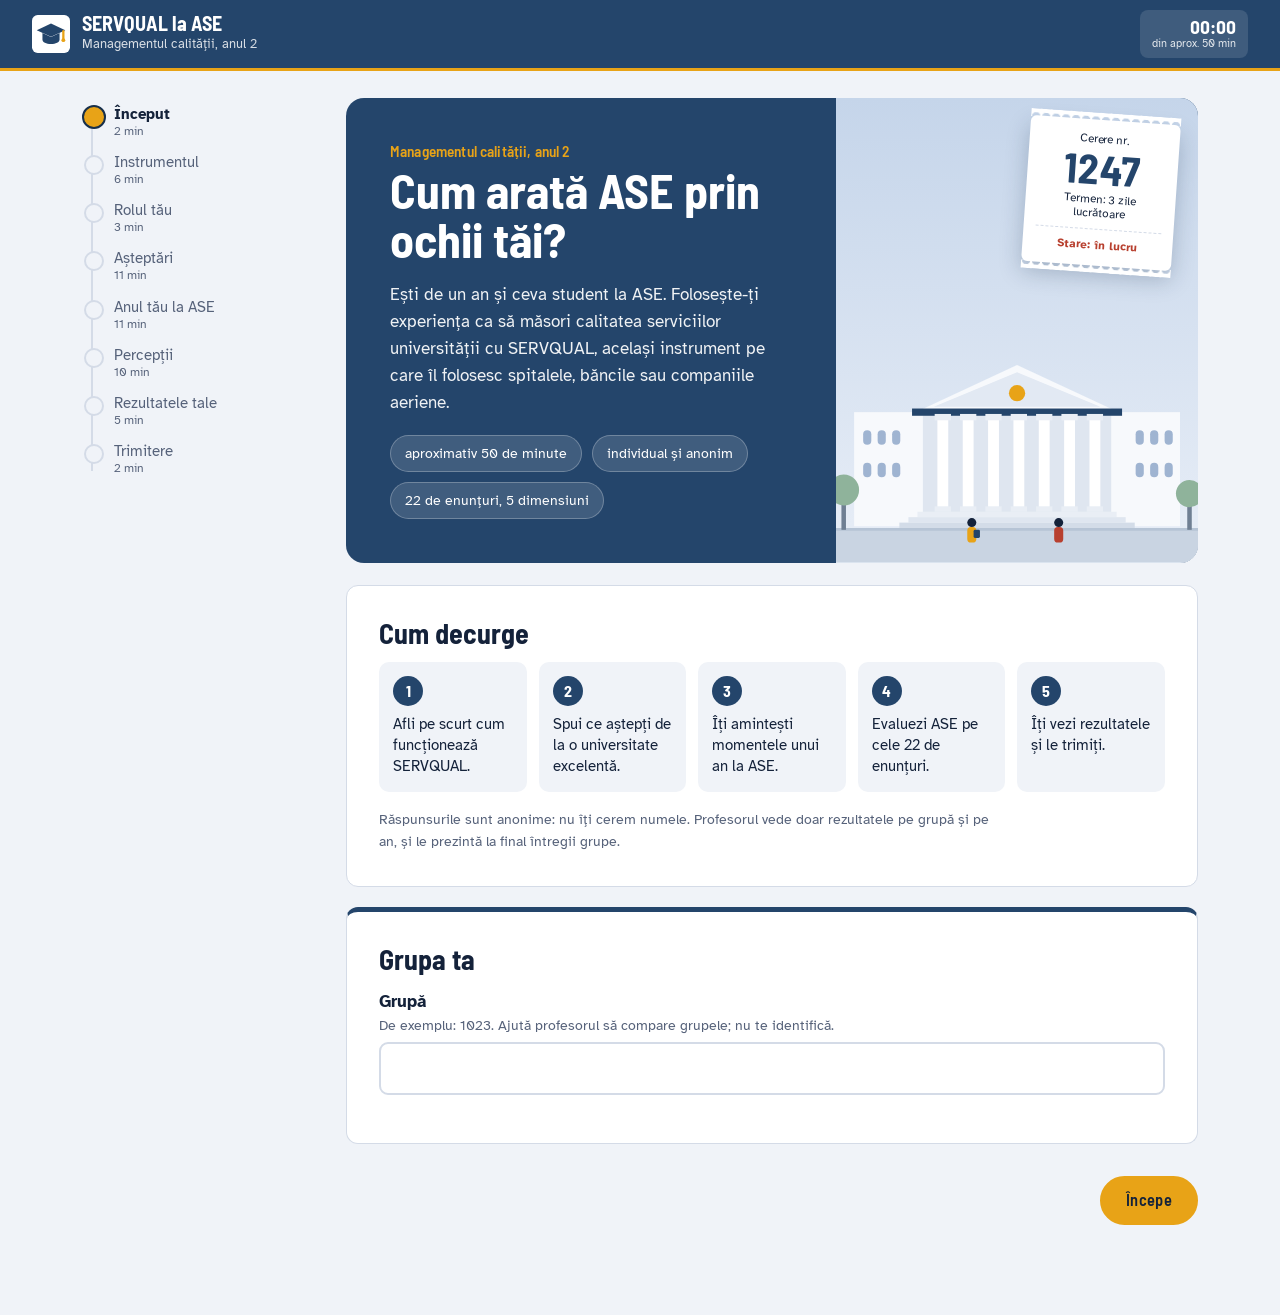
==== index.html @ 3fefd8ba "Add files via upload" ====
<!doctype html>
<html lang="ro">
<head>
<meta charset="utf-8">
<meta name="viewport" content="width=device-width, initial-scale=1">
<title>SERVQUAL la ASE</title>
<meta name="description" content="Evaluarea calității serviciilor ASE de către studenți, cu instrumentul SERVQUAL.">
<link rel="preconnect" href="https://fonts.googleapis.com">
<link rel="stylesheet" href="style.css">
</head>
<body>
<header class="topbar">
  <a class="brand" href="./" aria-label="SERVQUAL la ASE, prima pagină">
    <svg viewBox="0 0 40 40" aria-hidden="true"><rect width="40" height="40" rx="6" fill="#fff"/><path d="M20 9 5 16l15 7 15-7z" fill="#24456b"/><path d="M11 19v7c0 2.5 4 4.5 9 4.5s9-2 9-4.5v-7l-9 4.2z" fill="#24456b"/><path d="M33 17v8" stroke="#e8a317" stroke-width="2.4" stroke-linecap="round"/><circle cx="33" cy="26.5" r="2" fill="#e8a317"/></svg>
    <div><b>SERVQUAL la ASE</b><span>Managementul calității, anul 2</span></div>
  </a>
  <div class="sp"></div>
  <div class="timer" id="timer" aria-live="off">00:00<small>din aprox. 50 min</small></div>
</header>

<div class="shell">
  <nav class="rail" id="rail" aria-label="Etapele studiului de caz"></nav>
  <main class="main" id="app" tabindex="-1">
    <noscript><div class="card">Aplicația are nevoie de JavaScript activat.</div></noscript>
  </main>
</div>

<script src="config.js"></script>
<script src="content.js"></script>
<script src="core.js"></script>
<script src="app.js"></script>
</body>
</html>
---- style.css ----
@import url('https://fonts.googleapis.com/css2?family=Atkinson+Hyperlegible:ital,wght@0,400;0,700;1,400&family=Barlow+Semi+Condensed:wght@500;600;700&display=swap');

/* Direcție vizuală: universitate (albastru academic, chihlimbar) și obiectele unui student:
   cerere înregistrată, legitimație, calendarul anului. */
:root {
  --ink: #14223a;
  --muted: #56627a;
  --paper: #f0f3f8;
  --paper-2: #e3e9f2;
  --card: #ffffff;
  --line: #d4dbe7;
  --sign: #24456b;
  --sign-dark: #172f4b;
  --sign-soft: #e3eaf4;
  --wait: #e8a317;
  --wait-deep: #b97f0a;
  --wait-soft: #fff3cc;
  --alert: #b8402f;
  --alert-soft: #fbe5e0;
  --ok: #2c7a57;
  --ok-soft: #def1e6;
  --head: 'Barlow Semi Condensed', 'Arial Narrow', Arial, sans-serif;
  --body: 'Atkinson Hyperlegible', 'Segoe UI', Arial, sans-serif;
  --r: 12px;
  color-scheme: light;
}

* { box-sizing: border-box; }
html { scroll-behavior: smooth; }
body { margin: 0; background: var(--paper); color: var(--ink); font: 17px/1.6 var(--body); -webkit-text-size-adjust: 100%; }
h1, h2, h3, h4 { font-family: var(--head); line-height: 1.12; margin: 0 0 .45em; }
h1 { font-size: clamp(1.8rem, 4vw, 2.6rem); font-weight: 700; }
h2 { font-size: clamp(1.4rem, 3vw, 1.75rem); font-weight: 700; }
h3 { font-size: 1.22rem; font-weight: 600; }
p { margin: 0 0 1em; max-width: 68ch; }
a { color: var(--sign); }
:focus-visible { outline: 3px solid var(--wait); outline-offset: 2px; }
#app:focus { outline: none; }
code { background: var(--paper-2); padding: 1px 5px; border-radius: 4px; font-size: .9em; }

/* ---------- Bara de sus ---------- */
.topbar { background: var(--sign); color: #fff; display: flex; align-items: center; gap: 14px; padding: 10px clamp(14px, 3vw, 32px); position: sticky; top: 0; z-index: 30; box-shadow: 0 3px 0 var(--wait); }
.brand { display: flex; align-items: center; gap: 12px; text-decoration: none; color: #fff; min-width: 0; }
.brand svg { width: 38px; height: 38px; flex: none; }
.brand b { font: 700 1.25rem/1.05 var(--head); display: block; }
.brand span { font-size: .8rem; opacity: .82; display: block; white-space: nowrap; overflow: hidden; text-overflow: ellipsis; }
.topbar .sp { flex: 1; }
.timer { font: 700 1.2rem/1 var(--head); font-variant-numeric: tabular-nums; text-align: right; background: rgba(255,255,255,.12); padding: 7px 12px; border-radius: 8px; }
.timer small { display: block; font: 400 .7rem/1.3 var(--body); opacity: .85; }

/* ---------- Schelet ---------- */
.shell { display: grid; grid-template-columns: 230px minmax(0, 1fr); gap: 34px; max-width: 1180px; margin: 0 auto; padding: 30px clamp(14px, 3vw, 32px) 90px; }
.rail { position: sticky; top: 88px; align-self: start; }
.rail ol { list-style: none; margin: 0; padding: 0; position: relative; }
.rail ol::before { content: ''; position: absolute; left: 9px; top: 12px; bottom: 12px; width: 2px; background: var(--line); }
.rail li { padding: 7px 0 7px 32px; position: relative; color: var(--muted); font-size: .95rem; line-height: 1.25; }
.rail li::before { content: ''; position: absolute; left: 2px; top: 9px; width: 16px; height: 16px; border-radius: 50%; background: var(--paper); border: 2px solid var(--line); }
.rail li.done { color: var(--ink); }
.rail li.done::before { background: var(--sign); border-color: var(--sign); box-shadow: inset 0 0 0 3px var(--paper); }
.rail li.cur { color: var(--ink); font-weight: 700; }
.rail li.cur::before { background: var(--wait); border-color: var(--sign-dark); width: 20px; height: 20px; left: 0; top: 7px; }
.rail li small { display: block; font-weight: 400; color: var(--muted); font-size: .76rem; }
.rail .who { margin-top: 22px; padding: 12px 14px; background: var(--card); border: 1px solid var(--line); border-radius: 10px; font-size: .88rem; }
.rail .who b { display: block; font: 700 1.05rem/1.2 var(--head); }
.rail .reset { margin-top: 14px; font-size: .82rem; }
.mobile-prog { display: none; }
.main { min-width: 0; }

.card { background: var(--card); border: 1px solid var(--line); border-radius: var(--r); padding: clamp(18px, 3vw, 32px); margin-bottom: 20px; }
.card.signed { border-top: 5px solid var(--sign); }
.kicker { font: 600 .95rem/1.2 var(--head); color: var(--sign); margin-bottom: 6px; letter-spacing: .01em; }
.lead { font-size: 1.1rem; line-height: 1.65; }
.muted { color: var(--muted); }
.small { font-size: .88rem; }

/* ---------- Butoane ---------- */
.btn { font: 600 1.02rem/1 var(--head); letter-spacing: .02em; padding: 14px 24px; border-radius: 999px; border: 2px solid var(--sign); background: #fff; color: var(--sign); cursor: pointer; text-decoration: none; display: inline-block; transition: background .15s, transform .1s; }
.btn:hover { background: var(--sign-soft); }
.btn:active { transform: translateY(1px); }
.btn.primary { background: var(--sign); color: #fff; }
.btn.primary:hover { background: var(--sign-dark); }
.btn.go { background: var(--wait); border-color: var(--wait); color: var(--ink); }
.btn.go:hover { background: #ffc61a; }
.btn.warn { border-color: var(--alert); color: var(--alert); }
.btn[disabled] { opacity: .45; cursor: not-allowed; }
.btn.small { padding: 8px 16px; font-size: .9rem; }
.nav { display: flex; justify-content: space-between; gap: 12px; align-items: center; margin-top: 10px; flex-wrap: wrap; }
.nav .msg { flex-basis: 100%; }
.alertbox, .infobox, .waitbox { padding: 14px 18px; border-radius: 10px; margin: 0 0 16px; }
.alertbox { background: var(--alert-soft); border: 1px solid #efc3ba; }
.alertbox ul { margin: .4em 0 0; padding-left: 1.2em; }
.infobox { background: var(--sign-soft); border: 1px solid #c6d4e6; }
.waitbox { background: var(--wait-soft); border: 1px solid #f1d98a; }

/* ---------- Formulare ---------- */
label.f { display: block; font-weight: 700; margin: 0 0 16px; }
label.f span.h { font-weight: 400; color: var(--muted); font-size: .88rem; display: block; }
input[type=text], input[type=number], select, textarea { font: inherit; width: 100%; padding: 11px 13px; border: 2px solid var(--line); border-radius: 9px; background: #fff; color: var(--ink); margin-top: 5px; }
input[type=text]:focus, select:focus, textarea:focus { border-color: var(--sign); outline: none; box-shadow: 0 0 0 4px var(--sign-soft); }
textarea { min-height: 110px; resize: vertical; }
.row2 { display: grid; grid-template-columns: 1fr 1fr; gap: 14px; }
.counter { font-size: .8rem; color: var(--muted); text-align: right; font-weight: 400; margin-top: 3px; }
.counter.ok { color: var(--ok); }
.checks { display: grid; grid-template-columns: repeat(auto-fill, minmax(220px, 1fr)); gap: 8px; margin: 8px 0 18px; }
.checks label { display: flex; align-items: center; gap: 10px; border: 2px solid var(--line); padding: 10px 12px; border-radius: 9px; cursor: pointer; background: #fff; font-weight: 400; }
.checks input { width: 18px; height: 18px; accent-color: var(--sign); }
.checks label:has(input:checked) { border-color: var(--sign); background: var(--sign-soft); font-weight: 700; }

/* ---------- Coperta ---------- */
.cover { background: var(--sign); color: #fff; border-radius: 18px; overflow: hidden; display: grid; grid-template-columns: minmax(0, 1.15fr) minmax(0, .85fr); margin-bottom: 22px; position: relative; }
.cover .txt { padding: clamp(24px, 4vw, 44px); }
.cover h1 { color: #fff; font-size: clamp(2rem, 4.6vw, 3rem); line-height: 1.02; margin-bottom: .35em; }
.cover p { opacity: .93; }
.cover .kicker { color: var(--wait); }
.cover .art { position: relative; background: linear-gradient(180deg, #c5d5ea 0%, #e8eef7 100%); min-height: 280px; }
.cover .art svg { position: absolute; left: 0; right: 0; bottom: 0; width: 100%; height: auto; }
.meta { display: flex; flex-wrap: wrap; gap: 10px; margin-top: 18px; }
.meta span { background: rgba(255,255,255,.13); border: 1px solid rgba(255,255,255,.25); border-radius: 999px; padding: 6px 14px; font-size: .9rem; }

/* Bonul de ordine */
.ticket { position: absolute; right: 22px; top: 22px; width: 150px; background: #fff; color: var(--ink); border-radius: 6px; padding: 12px 12px 14px; text-align: center; transform: rotate(4deg); box-shadow: 0 10px 22px rgba(23,47,75,.25); font-size: .72rem; line-height: 1.25; }
.ticket::before, .ticket::after { content: ''; position: absolute; left: 0; right: 0; height: 8px; background: radial-gradient(circle at 5px 0, transparent 4px, #fff 4.5px) 0 0 / 10px 8px repeat-x; }
.ticket::before { top: -7px; transform: rotate(180deg); }
.ticket::after { bottom: -7px; }
.ticket b { display: block; font: 700 2.6rem/1 var(--head); color: var(--sign); letter-spacing: .02em; margin: 2px 0; }
.ticket .now { display: block; margin-top: 8px; padding-top: 8px; border-top: 1px dashed var(--line); color: var(--alert); font-weight: 700; }

.howto { list-style: none; padding: 0; margin: 0 0 1em; display: grid; grid-template-columns: repeat(auto-fit, minmax(128px, 1fr)); gap: 12px; counter-reset: h; }
.howto li { counter-increment: h; background: var(--paper); border-radius: 10px; padding: 14px; font-size: .95rem; line-height: 1.4; }
.howto li::before { content: counter(h); display: grid; place-items: center; width: 30px; height: 30px; border-radius: 50%; background: var(--sign); color: #fff; font: 700 1rem/1 var(--head); margin-bottom: 8px; }

/* ---------- Spitalul ---------- */
.hero { background: var(--sign); color: #fff; border-radius: 18px; padding: clamp(22px, 4vw, 40px); margin-bottom: 20px; position: relative; overflow: hidden; }
.hero::after { content: ''; position: absolute; right: -40px; top: -40px; width: 220px; height: 220px; background: radial-gradient(circle, rgba(255,255,255,.09) 0 60%, transparent 61%); }
.hero .cross { position: absolute; right: 34px; top: 30px; width: 72px; height: 72px; opacity: .9; }
.hero h1 { color: #fff; margin-bottom: .25em; max-width: 18ch; }
.hero p { margin: 0; opacity: .93; max-width: 60ch; }
.hero .kicker { color: var(--wait); }
.hero .motto { font: 600 1.3rem/1.3 var(--head); margin-top: 18px; padding-top: 16px; border-top: 1px solid rgba(255,255,255,.3); }
.stats { display: grid; grid-template-columns: repeat(auto-fit, minmax(150px, 1fr)); gap: 12px; margin-bottom: 20px; }
.stat { padding: 16px 18px; background: var(--card); border: 1px solid var(--line); border-radius: var(--r); }
.stat b { font: 700 2rem/1 var(--head); color: var(--sign); display: block; font-variant-numeric: tabular-nums; }
.stat span { font-size: .85rem; color: var(--muted); display: block; margin-top: 4px; line-height: 1.3; }
.values { display: grid; grid-template-columns: repeat(auto-fit, minmax(210px, 1fr)); gap: 14px; }
.values div { border-left: 4px solid var(--wait); padding: 2px 0 2px 14px; font-size: .95rem; }
.values b { font-family: var(--head); font-size: 1.12rem; display: block; }
.chips { display: flex; flex-wrap: wrap; gap: 8px; padding: 0; list-style: none; margin: 0; }
.chips li { background: var(--sign-soft); color: var(--sign-dark); border-radius: 999px; padding: 6px 14px; font-size: .9rem; }
/* Cartea promisiunilor: arată ca un panou afișat la intrare */
.board { background: #fffdf5; border: 1px solid #ecdca5; border-radius: var(--r); padding: clamp(18px, 3vw, 30px); margin-bottom: 20px; position: relative; }
.board::before, .board::after { content: ''; position: absolute; top: 12px; width: 12px; height: 12px; border-radius: 50%; background: #d9c37a; box-shadow: inset 0 -2px 0 rgba(0,0,0,.15); }
.board::before { left: 14px; } .board::after { right: 14px; }
.charta { list-style: none; padding: 0; margin: 0; counter-reset: p; }
.charta li { counter-increment: p; display: grid; grid-template-columns: 34px 1fr; gap: 12px; padding: 10px 0; border-bottom: 1px dashed #e6d9ac; align-items: start; }
.charta li::before { content: counter(p); font: 700 1rem/30px var(--head); text-align: center; width: 30px; height: 30px; border-radius: 50%; background: var(--wait); color: var(--ink); }
.charta li:last-child { border-bottom: 0; }

/* ---------- Brățara pacientului ---------- */
.band { display: grid; grid-template-columns: 26px minmax(0, 1fr) auto 26px; align-items: stretch; margin: 6px 0 22px; filter: drop-shadow(0 6px 12px rgba(23,47,75,.12)); }
.band .end { background: var(--sign-soft); border: 2px solid #b9d8d3; }
.band .end.l { border-radius: 14px 0 0 14px; border-right: 0; }
.band .end.r { border-radius: 0 14px 14px 0; border-left: 0; background: var(--sign-soft) radial-gradient(circle at 50% 50%, #fff 0 4px, #9cc6bf 4.5px 6px, transparent 6.5px); }
.band .face { background: #fff; border-top: 2px solid #b9d8d3; border-bottom: 2px solid #b9d8d3; padding: 14px 18px; display: grid; grid-template-columns: 64px minmax(0, 1fr); gap: 16px; align-items: center; }
.band .code { background: #fff; border-top: 2px solid #b9d8d3; border-bottom: 2px solid #b9d8d3; padding: 12px 16px; display: flex; flex-direction: column; justify-content: center; align-items: center; gap: 4px; border-left: 1px dashed var(--line); }
.barcode { width: 92px; height: 40px; background: repeating-linear-gradient(90deg, var(--ink) 0 2px, transparent 2px 4px, var(--ink) 4px 5px, transparent 5px 8px, var(--ink) 8px 11px, transparent 11px 12px); }
.band .code small { font: 600 .72rem/1 var(--head); letter-spacing: .12em; color: var(--muted); }
.avatar { width: 64px; height: 64px; border-radius: 50%; background: var(--sign); display: grid; place-items: center; font: 700 1.5rem/1 var(--head); color: #fff; }
.band h1 { font-size: clamp(1.5rem, 3.4vw, 2.1rem); margin: 0 0 4px; }
.band .facts { display: flex; flex-wrap: wrap; gap: 4px 16px; font-size: .9rem; color: var(--muted); }
.band .facts b { color: var(--ink); }
.situatie { font-size: 1.12rem; line-height: 1.7; }
.thought { display: grid; grid-template-columns: 40px 1fr; gap: 14px; align-items: start; background: var(--wait-soft); border-radius: var(--r); padding: 16px 18px; margin-top: 8px; }
.thought svg { width: 40px; height: 40px; }

/* ---------- Scala Likert ---------- */
.dimhead { display: flex; justify-content: space-between; align-items: flex-end; gap: 16px; flex-wrap: wrap; margin-bottom: 4px; }
.dimdots { display: flex; gap: 6px; }
.dimdots i { width: 28px; height: 6px; border-radius: 3px; background: var(--line); }
.dimdots i.on { background: var(--sign); }
.dimdots i.cur { background: var(--wait); }
.modepill { display: inline-flex; align-items: center; gap: 8px; border-radius: 999px; padding: 6px 14px; font: 600 .92rem/1.2 var(--head); margin: 6px 0 14px; }
.modepill.a { background: var(--wait-soft); color: #6d5000; }
.modepill.p { background: var(--sign-soft); color: var(--sign-dark); }
.scalehint { display: grid; grid-template-columns: repeat(5, 56px); gap: 8px; font-size: .74rem; color: var(--muted); margin: 6px 0 2px; line-height: 1.15; }
.scalehint span:last-child { text-align: right; grid-column: 4 / 6; }
.scalehint span:first-child { grid-column: 1 / 3; }
.item { border: 0; padding: 16px 14px; margin: 0 -14px; border-radius: 10px; }
.item + .item { border-top: 1px solid var(--line); border-radius: 0; }
.item.miss { background: var(--alert-soft); border-radius: 10px; box-shadow: inset 4px 0 0 var(--alert); }
.item legend { padding: 0; display: block; margin-bottom: 10px; float: left; width: 100%; line-height: 1.5; }
.item legend .n { display: inline-grid; place-items: center; min-width: 30px; height: 26px; padding: 0 6px; margin-right: 8px; border-radius: 6px; background: var(--paper); font: 700 .95rem/1 var(--head); color: var(--sign); }
.scale { display: flex; gap: 8px; clear: both; flex-wrap: wrap; }
.scale label { position: relative; }
.scale input { position: absolute; opacity: 0; inset: 0; width: 100%; height: 100%; margin: 0; cursor: pointer; }
.scale span { display: grid; place-items: center; width: 56px; height: 46px; border: 2px solid var(--line); border-radius: 10px; background: #fff; font: 700 1.2rem/1 var(--head); color: var(--muted); transition: background .12s, border-color .12s; }
.scale input:hover + span { border-color: var(--sign); color: var(--sign); }
.scale input:checked + span { background: var(--sign); border-color: var(--sign); color: #fff; }
.scale input:focus-visible + span { outline: 3px solid var(--wait); outline-offset: 2px; }
.scale.nps { gap: 5px; }
.scale.nps span { width: 44px; height: 42px; font-size: 1.05rem; }
.progress-line { font-size: .88rem; color: var(--muted); margin: 0; }
.miss:not(.item) { outline: 3px solid var(--alert); outline-offset: 4px; border-radius: 6px; }

/* ---------- Importanță ---------- */
.imp { display: grid; grid-template-columns: minmax(0, 1fr) 80px; gap: 4px 18px; align-items: center; padding: 14px 0; border-bottom: 1px solid var(--line); }
.imp b { font-family: var(--head); font-size: 1.15rem; }
.imp input[type=range] { width: 100%; accent-color: var(--sign); grid-column: 1 / 2; height: 28px; }
.imp .val { font: 700 1.8rem/1 var(--head); text-align: right; grid-row: 1 / 4; grid-column: 2; color: var(--sign); font-variant-numeric: tabular-nums; }
.imp .d { color: var(--muted); font-size: .86rem; grid-column: 1; }
.imp-total { font: 700 1.25rem/1 var(--head); padding: 16px 18px; margin-top: 16px; border-radius: 10px; background: var(--alert-soft); color: var(--alert); }
.imp-total.ok { color: var(--ok); background: var(--ok-soft); }
.impbar { display: flex; height: 14px; border-radius: 7px; overflow: hidden; background: var(--paper-2); margin-top: 10px; }
.impbar i { display: block; height: 100%; border-right: 2px solid #fff; }

/* ---------- Parcursul ---------- */
.journey { display: flex; gap: 0; margin: 0 0 18px; }
.journey span { flex: 1; text-align: center; font: 600 .78rem/1.2 var(--head); color: var(--muted); position: relative; padding-top: 22px; }
.journey span::before { content: ''; position: absolute; top: 4px; left: 50%; width: 14px; height: 14px; margin-left: -7px; border-radius: 50%; background: var(--paper); border: 2px solid var(--line); z-index: 1; }
.journey span::after { content: ''; position: absolute; top: 10px; left: -50%; right: 50%; height: 2px; background: var(--line); }
.journey span:first-child::after { display: none; }
.journey span.done::before { background: var(--sign); border-color: var(--sign); }
.journey span.done::after, .journey span.cur::after { background: var(--sign); }
.journey span.cur { color: var(--ink); }
.journey span.cur::before { background: var(--wait); border-color: var(--sign-dark); width: 18px; height: 18px; margin-left: -9px; top: 2px; }
.moment .mhead { display: flex; gap: 14px; align-items: center; flex-wrap: wrap; margin-bottom: 6px; }
.ora { display: inline-flex; align-items: center; gap: 8px; font: 700 1.15rem/1 var(--head); background: var(--ink); color: #fff; padding: 8px 12px; border-radius: 8px; font-variant-numeric: tabular-nums; }
.ora svg { width: 16px; height: 16px; }
.moment .lead { margin-top: 14px; }
.waitstrip { display: grid; grid-template-columns: auto minmax(0, 1fr); gap: 16px; align-items: center; background: var(--paper); border-radius: 10px; padding: 14px 16px; margin: 16px 0; }
.waitstrip .big { font: 700 1.6rem/1 var(--head); font-variant-numeric: tabular-nums; }
.waitstrip .big small { display: block; font: 400 .74rem/1.3 var(--body); color: var(--muted); }
.mini-bar { display: flex; height: 14px; border-radius: 7px; overflow: hidden; background: var(--line); }
.seg.w, .legend-w { background: repeating-linear-gradient(-45deg, var(--wait) 0 7px, var(--wait-deep) 7px 9px); }
.seg.s, .legend-s { background: var(--sign); }
.promis { display: grid; grid-template-columns: 34px 1fr; gap: 12px; align-items: start; background: #fffdf5; border: 1px solid #ecdca5; padding: 12px 16px; margin: 0 0 16px; font-size: .95rem; border-radius: 10px; }
.promis .pin { width: 30px; height: 30px; border-radius: 50%; background: var(--wait); display: grid; place-items: center; font: 700 1rem/1 var(--head); }
.promis b { font-family: var(--head); display: block; font-size: 1rem; }
.rating { display: grid; grid-template-columns: repeat(5, minmax(0, 1fr)); gap: 8px; margin: 10px 0 4px; }
.rating label { position: relative; }
.rating input { position: absolute; opacity: 0; inset: 0; width: 100%; height: 100%; margin: 0; cursor: pointer; z-index: 1; }
.rating span { display: flex; flex-direction: column; align-items: center; gap: 4px; text-align: center; border: 2px solid var(--line); border-radius: 12px; padding: 10px 4px 8px; font-size: .8rem; background: #fff; line-height: 1.15; transition: background .12s, border-color .12s; }
.rating svg { width: 34px; height: 34px; }
.rating input:hover + span { border-color: var(--sign); }
.rating input:checked + span { background: var(--sign); border-color: var(--sign); color: #fff; }
.rating input:focus-visible + span { outline: 3px solid var(--wait); outline-offset: 2px; }

.fisa { margin: 8px 0 18px; }
.fisa .track { display: flex; height: 44px; border-radius: 10px; overflow: hidden; background: #fff; border: 1px solid var(--line); }
.fisa .track > div { height: 100%; min-width: 3px; }
.fisa .track > div + div { border-left: 2px solid #fff; }
.split { display: grid; grid-template-columns: 1fr 1fr; gap: 12px; margin: 16px 0; }
.split div { border-radius: 10px; padding: 14px 16px; }
.split .w { background: var(--wait-soft); }
.split .s { background: var(--sign-soft); }
.split b { font: 700 2rem/1 var(--head); display: block; font-variant-numeric: tabular-nums; }
.split span { font-size: .88rem; color: var(--muted); }
.rchip { display: inline-grid; place-items: center; width: 30px; height: 26px; border-radius: 6px; font: 700 .95rem/1 var(--head); }
.lg { font-size: .85rem; display: inline-flex; align-items: center; gap: 6px; margin-right: 16px; }
.lg::before { content: ''; display: inline-block; width: 22px; height: 12px; border-radius: 3px; }
.lg.legend-w::before { background: repeating-linear-gradient(-45deg, var(--wait) 0 7px, var(--wait-deep) 7px 9px); }
.lg.legend-s::before { background: var(--sign); }
.lg.a::before { background: var(--wait); }
.lg.p::before { background: var(--sign); }
.lg.legend-w, .lg.legend-s { background: none; }

/* ---------- Rezultate ---------- */
.res-grid { display: grid; grid-template-columns: minmax(0, 1fr) minmax(0, 1fr); gap: 28px; align-items: center; }
.bignum { font: 700 clamp(3.2rem, 8vw, 4.6rem)/1 var(--head); font-variant-numeric: tabular-nums; margin: 4px 0 10px; }
.bignum.neg { color: var(--alert); }
.bignum.pos { color: var(--ok); }
.gauge { margin: 14px 0 18px; }
.gauge .bar { position: relative; height: 14px; border-radius: 7px; background: linear-gradient(90deg, #d9725f 0 37.5%, #f0b27a 37.5% 43.75%, #f4d77a 43.75% 50%, #8cc7a7 50% 100%); }
.gauge .mk { position: absolute; top: -7px; width: 4px; height: 28px; margin-left: -2px; background: var(--ink); border-radius: 2px; }
.gauge .mk::after { content: ''; position: absolute; top: -6px; left: -4px; border: 6px solid transparent; border-top-color: var(--ink); }
.gauge .ticks { display: flex; justify-content: space-between; font-size: .72rem; color: var(--muted); margin-top: 6px; font-variant-numeric: tabular-nums; }
.tag { display: inline-block; font: 600 .85rem/1 var(--head); padding: 6px 10px; border-radius: 999px; letter-spacing: .02em; white-space: nowrap; }
.tag.ok { background: var(--ok-soft); color: var(--ok); }
.tag.low { background: var(--sign-soft); color: var(--sign-dark); }
.tag.mid { background: var(--wait-soft); color: #6d5000; }
.tag.high { background: var(--alert-soft); color: var(--alert); }
.gaplist { list-style: none; padding: 0; margin: 0; }
.gaplist li { display: grid; grid-template-columns: 56px 1fr; gap: 14px; padding: 12px 0; border-bottom: 1px solid var(--line); align-items: start; }
.gaplist li:last-child { border-bottom: 0; }
.gaplist .g { font: 700 1.3rem/1 var(--head); text-align: center; padding: 8px 0; border-radius: 8px; font-variant-numeric: tabular-nums; }
.gaplist .g.neg { background: var(--alert-soft); color: var(--alert); }
.gaplist .g.pos { background: var(--ok-soft); color: var(--ok); }
table.tbl { width: 100%; border-collapse: collapse; font-size: .95rem; }
table.tbl th, table.tbl td { text-align: left; padding: 10px; border-bottom: 1px solid var(--line); vertical-align: top; }
table.tbl th { font: 600 .9rem/1.2 var(--head); background: var(--paper); }
table.tbl thead th:first-child { border-radius: 8px 0 0 8px; }
table.tbl thead th:last-child { border-radius: 0 8px 8px 0; }
table.tbl td.num, table.tbl th.num { text-align: right; font-variant-numeric: tabular-nums; }
.tblwrap { overflow-x: auto; }

/* ---------- Grafice ---------- */
.chart { width: 100%; height: auto; display: block; font-family: var(--body); }
.chart.radar { max-width: 480px; margin: 0 auto; }
.empty p { margin: 0 auto; }
.chart .ring { fill: none; stroke: var(--line); stroke-width: 1; }
.chart .spoke, .chart .grid { stroke: var(--line); stroke-width: 1; }
.chart .zero { stroke: var(--ink); stroke-width: 1.5; }
.chart .tick { font-size: 10px; fill: var(--muted); }
.chart .axis { font-size: 12.5px; fill: var(--ink); font-weight: 700; }
.chart .lab { font-size: 12px; fill: var(--ink); }
.chart .val { font-size: 12px; fill: var(--ink); font-weight: 700; font-variant-numeric: tabular-nums; }
.chart .ser { fill-opacity: .18; stroke-width: 2.5; stroke-linejoin: round; }
.chart .ser.a { fill: var(--wait); stroke: var(--wait-deep); }
.chart .ser.p { fill: var(--sign); stroke: var(--sign); }
.chart .dot.a { fill: var(--wait-deep); } .chart .dot.p { fill: var(--sign); }
.chart .bar.neg { fill: var(--alert); }
.chart .bar.pos { fill: var(--ok); }
.chart .bar.hl { stroke: var(--ink); stroke-width: 2; }
.chart .frame { fill: none; stroke: var(--ink); stroke-width: 1.2; }
.chart .q-hot { fill: var(--alert-soft); }
.chart .qlab { font-size: 11px; fill: var(--muted); font-weight: 700; }
.chart .pt { fill: var(--sign); fill-opacity: .9; stroke: #fff; stroke-width: 2; }
.chart .ptl { font-size: 12px; fill: var(--ink); font-weight: 700; }
.legend { text-align: center; margin-top: 6px; }
.hist { display: flex; gap: 10px; align-items: flex-end; height: 170px; padding-top: 12px; }
.hist .hcol { flex: 1; text-align: center; display: flex; flex-direction: column; justify-content: flex-end; }
.hist .hbar { background: var(--sign); border-radius: 6px 6px 0 0; min-height: 2px; }
.hist .hn { font: 700 1rem/1.4 var(--head); }
.hist .hl { font-size: .72rem; color: var(--muted); line-height: 1.2; padding-top: 4px; }

/* ---------- Propuneri ---------- */
.prop { border: 1px solid var(--line); border-radius: var(--r); padding: 20px; margin-bottom: 16px; background: #fff; }
.prop.miss { border-color: var(--alert); box-shadow: inset 4px 0 0 var(--alert); }
.prop h3 { display: flex; gap: 10px; align-items: center; }
.prop h3 .num { display: grid; place-items: center; width: 32px; height: 32px; border-radius: 50%; background: var(--sign); color: #fff; font-size: 1rem; }
.prop h3 em { font-style: normal; font: 600 .78rem/1 var(--head); padding: 4px 9px; border-radius: 999px; background: var(--paper); color: var(--muted); }

/* ---------- Trimitere ---------- */
.done-card { text-align: center; padding: 34px 20px; }
.done-card svg { width: 76px; height: 76px; margin-bottom: 8px; }

/* ---------- Zona profesorului ---------- */
.tnav { position: sticky; top: 61px; z-index: 20; background: var(--paper); border-bottom: 1px solid var(--line); padding: 10px clamp(14px, 3vw, 32px); display: flex; flex-wrap: wrap; gap: 6px; }
.tnav button { font: 600 .95rem/1 var(--head); padding: 10px 14px; border-radius: 999px; color: var(--sign-dark); background: #fff; border: 1px solid var(--line); cursor: pointer; white-space: nowrap; }
.tnav button:hover { background: var(--sign-soft); }
.tnav button[aria-selected=true] { background: var(--sign); color: #fff; border-color: var(--sign); }
.tnav .sp { display: none; }
.tnav .pres { margin-left: auto; background: var(--wait); border-color: var(--wait); color: var(--ink); }
.twrap { max-width: 1240px; margin: 0 auto; padding: 24px clamp(14px, 3vw, 32px) 80px; }
.tsec { margin-bottom: 38px; }
.tsec[hidden] { display: none; }
.tsec > h2 { margin-bottom: .6em; }
.kpis { display: grid; grid-template-columns: repeat(auto-fit, minmax(170px, 1fr)); gap: 12px; margin-bottom: 20px; }
.kpi { background: #fff; border: 1px solid var(--line); padding: 16px 18px; border-radius: var(--r); position: relative; overflow: hidden; }
.kpi::before { content: ''; position: absolute; left: 0; top: 0; bottom: 0; width: 5px; background: var(--sign); }
.kpi b { font: 700 2.3rem/1 var(--head); display: block; font-variant-numeric: tabular-nums; margin-bottom: 4px; }
.kpi span { font-size: .85rem; color: var(--muted); }
.kpi.neg::before { background: var(--alert); } .kpi.neg b { color: var(--alert); }
.kpi.pos::before { background: var(--ok); } .kpi.pos b { color: var(--ok); }
.grid2 { display: grid; grid-template-columns: minmax(0, 1fr) minmax(0, 1fr); gap: 20px; align-items: start; }
.toolbar { display: flex; flex-wrap: wrap; gap: 12px; align-items: end; margin-bottom: 18px; }
.toolbar label.f { margin: 0; min-width: 200px; }
.finding { background: #fff; padding: 14px 18px 14px 22px; margin: 0 0 10px; border-radius: 10px; border: 1px solid var(--line); position: relative; }
.finding::before { content: ''; position: absolute; left: 0; top: 10px; bottom: 10px; width: 4px; border-radius: 2px; background: var(--sign); }
.finding.hot::before { background: var(--alert); }
.finding.good::before { background: var(--ok); }
.finding b { font-family: var(--head); font-size: 1.05rem; }
.action { display: grid; grid-template-columns: 62px 1fr; gap: 16px; padding: 14px 0; border-bottom: 1px solid var(--line); }
.action:last-child { border-bottom: 0; }
.action .gv { font: 700 1.3rem/1 var(--head); text-align: center; align-self: start; padding: 10px 0; border-radius: 8px; background: var(--alert-soft); font-variant-numeric: tabular-nums; }
.action .gv.neg { color: var(--alert); }
.badge { display: inline-block; font: 600 .78rem/1 var(--head); padding: 5px 9px; border-radius: 999px; background: var(--sign-soft); color: var(--sign-dark); margin: 0 4px 4px 0; }
.badge.w { background: var(--wait-soft); color: #6d5000; }
.badge.r { background: var(--alert-soft); color: var(--alert); }
.cards { display: grid; grid-template-columns: repeat(auto-fill, minmax(300px, 1fr)); gap: 14px; }
.pcard { background: #fff; border: 1px solid var(--line); border-radius: var(--r); padding: 16px; font-size: .95rem; }
.pcard dl { margin: 10px 0 0; display: grid; grid-template-columns: auto 1fr; gap: 3px 10px; font-size: .86rem; }
.pcard dt { color: var(--muted); }
.pcard dd { margin: 0; }
.cheie { background: #fff; border: 1px solid var(--line); border-radius: var(--r); padding: 16px 20px; margin-bottom: 14px; }
.cheie ul { margin: .4em 0 0; padding-left: 1.2em; }
.debate { list-style: none; padding: 0; margin: 0; counter-reset: q; display: grid; gap: 12px; }
.debate li { counter-increment: q; background: #fff; border: 1px solid var(--line); border-radius: var(--r); padding: 16px 18px 16px 64px; position: relative; }
.debate li::before { content: counter(q); position: absolute; left: 18px; top: 16px; width: 32px; height: 32px; border-radius: 50%; background: var(--wait); display: grid; place-items: center; font: 700 1.05rem/1 var(--head); }
.debate b { display: block; font-size: 1.05rem; margin-bottom: 4px; }
details.rowd { background: #fff; border: 1px solid var(--line); border-radius: 10px; margin-bottom: 8px; overflow: hidden; }
details.rowd summary { cursor: pointer; padding: 12px 16px; display: grid; grid-template-columns: minmax(160px, 1.4fr) 120px minmax(120px, 1fr) 70px 70px 70px; gap: 10px; align-items: center; font-size: .95rem; list-style: none; }
details.rowd summary::-webkit-details-marker { display: none; }
details.rowd[open] summary { background: var(--sign-soft); }
details.rowd .inner { padding: 16px; border-top: 1px solid var(--line); }
.rowhead { display: grid; grid-template-columns: minmax(160px, 1.4fr) 120px minmax(120px, 1fr) 70px 70px 70px; gap: 10px; padding: 0 17px 8px; font: 600 .85rem/1.2 var(--head); color: var(--muted); }
.drop { border: 2px dashed var(--line); border-radius: var(--r); padding: 26px; text-align: center; background: var(--paper); }
.drop.over { border-color: var(--sign); background: var(--sign-soft); }
.status { font-size: .92rem; margin: 10px 0 0; }
.empty { text-align: center; padding: 56px 20px; }
.connect-mini { display: flex; justify-content: space-between; align-items: center; gap: 12px; flex-wrap: wrap; }

/* Modul de prezentare: text mai mare, fără panoul de încărcare, pentru proiector */
body.present { font-size: 20px; }
body.present #connect { display: none; }
body.present .twrap { max-width: 1400px; }
body.present .kpi b { font-size: 3rem; }
body.present .chart .axis { font-size: 14px; }
body.present .chart .lab, body.present .chart .val { font-size: 13.5px; }

@media (max-width: 880px) {
  .shell { grid-template-columns: 1fr; padding-top: 14px; gap: 0; }
  .rail { display: none; }
  .mobile-prog { display: block; position: sticky; top: 61px; z-index: 10; background: var(--paper); padding: 10px 0; }
  .mobile-prog .bar { height: 8px; background: var(--line); border-radius: 4px; overflow: hidden; }
  .mobile-prog .bar i { display: block; height: 100%; background: var(--sign); border-radius: 4px; }
  .mobile-prog p { margin: 5px 0 0; font-size: .85rem; color: var(--muted); }
  .res-grid, .grid2, .row2, .split { grid-template-columns: 1fr; }
  .cover { grid-template-columns: 1fr; }
  .cover .art { min-height: 200px; order: -1; }
  .ticket { width: 120px; right: 14px; top: 14px; }
  .ticket b { font-size: 2rem; }
  .band { grid-template-columns: 14px minmax(0, 1fr) 14px; }
  .band .code { display: none; }
  .band .face { grid-template-columns: 1fr; padding: 14px; }
  .avatar { width: 52px; height: 52px; font-size: 1.2rem; }
  .hero .cross { width: 44px; height: 44px; right: 18px; top: 18px; }
  .rating span { font-size: .68rem; padding: 8px 2px 6px; }
  .rating svg { width: 28px; height: 28px; }
  .journey span { font-size: 0; }
  details.rowd summary, .rowhead { grid-template-columns: 1fr 1fr; }
  .rowhead { display: none; }
  .tnav { flex-wrap: nowrap; overflow-x: auto; }
  .brand span { display: none; }
  .scale span { width: 52px; }
  .scale.nps span { width: 40px; }
  .scalehint { grid-template-columns: repeat(5, 52px); }
}
@media (max-width: 380px) {
  .scale span { width: 46px; height: 44px; }
  .scale { gap: 6px; }
  .scalehint { grid-template-columns: repeat(5, 46px); gap: 6px; }
}
@media print {
  .topbar, .rail, .mobile-prog, .nav, .tnav, .toolbar, .btn, .noprint { display: none !important; }
  body { background: #fff; font-size: 12pt; }
  .shell, .twrap { display: block; padding: 0; max-width: none; }
  .tsec[hidden] { display: block; }
  .card, .kpi, .finding, .cheie, .pcard { break-inside: avoid; border-color: #999; }
}
@media (prefers-reduced-motion: reduce) { html { scroll-behavior: auto; } * { animation: none !important; transition: none !important; } }

/* Panoul de încărcare restrâns după ce există date */
#connect .mini { display: none; }
#connect.loaded .mini { display: flex; }
#connect.loaded .full { display: none; }
#connect.loaded { padding: 14px 22px; border-top-width: 1px; }

/* Trimiterea prin cod */
.sendsteps { list-style: none; padding: 0; margin: 16px 0 0; counter-reset: st; display: grid; gap: 14px; }
.sendsteps li { counter-increment: st; position: relative; padding: 16px 18px 18px 62px; background: var(--paper); border-radius: var(--r); }
.sendsteps li::before { content: counter(st); position: absolute; left: 16px; top: 15px; width: 32px; height: 32px; border-radius: 50%; background: var(--sign); color: #fff; display: grid; place-items: center; font: 700 1.05rem/1 var(--head); }
.sendsteps .btn { margin-top: 10px; }
.codebox { font: 600 .9rem/1.45 ui-monospace, 'Cascadia Mono', Consolas, monospace; word-break: break-all; background: #fff; border: 2px dashed var(--sign) !important; margin: 10px 0 0; min-height: 0; resize: none; color: var(--sign-dark); }
.copied { color: var(--ok); font-weight: 700; margin-left: 8px; }

/* Concluzii pentru clasă */
.cc-hero { display: grid; grid-template-columns: minmax(0, 1fr) minmax(0, 1fr); gap: 28px; align-items: center; }
.cc-hero .lead { font-size: 1.2rem; }
.cc-grid { display: grid; grid-template-columns: minmax(0, 1fr) minmax(0, 1fr); gap: 20px; align-items: start; }
.cc-card { background: #fff; border: 1px solid var(--line); border-radius: var(--r); padding: clamp(18px, 3vw, 28px); margin-bottom: 20px; }
.cc-card h3 { font-size: 1.4rem; display: flex; align-items: center; gap: 10px; }
.cc-card h3 i { width: 14px; height: 14px; border-radius: 50%; flex: none; }
.cc-card.bad h3 i { background: var(--alert); }
.cc-card.good h3 i { background: var(--ok); }
.cc-card.info h3 i { background: var(--wait); }
.cc-card.do h3 i { background: var(--sign); }
.cc-lesson { background: var(--sign); color: #fff; border-radius: 18px; padding: clamp(22px, 4vw, 36px); font: 600 clamp(1.3rem, 2.6vw, 1.8rem)/1.3 var(--head); margin-bottom: 20px; }
.cc-lesson small { display: block; font: 400 .95rem/1.4 var(--body); opacity: .85; margin-top: 10px; }
body.present [data-tab="studenti"] { display: none; }
body.present .cc-card { font-size: 1.05em; }
@media (max-width: 880px) { .cc-hero, .cc-grid { grid-template-columns: 1fr; } }

.btn.big { font-size: 1.2rem; padding: 18px 34px; }
.sentok { display: grid; grid-template-columns: 64px 1fr; gap: 16px; align-items: center; background: var(--ok-soft); border-radius: var(--r); padding: 16px 18px; font-size: 1.1rem; }
.sentok svg { width: 64px; height: 64px; }
details.fallback { margin-top: 18px; }
details.fallback summary { cursor: pointer; font-weight: 700; color: var(--sign); }
.livebar { display: flex; flex-wrap: wrap; align-items: center; gap: 10px 16px; }
.livebar label { display: inline-flex; align-items: center; gap: 6px; font-size: .9rem; cursor: pointer; }
.livebar input[type=checkbox] { width: 18px; height: 18px; accent-color: var(--sign); }
.livepanel { background: var(--sign-soft); border-radius: var(--r); padding: 18px 20px; margin-bottom: 22px; }
.livepanel .row { display: flex; gap: 12px; align-items: end; flex-wrap: wrap; }
.livepanel label.f { margin: 0; flex: 1; min-width: 220px; }
[hidden] { display: none !important; }

/* ASE: legitimația de student */
.idcard { background: #fff; border: 1px solid var(--line); border-radius: 16px; overflow: hidden; margin: 6px 0 22px; box-shadow: 0 8px 18px rgba(23,47,75,.10); max-width: 640px; }
.idcard .idtop { background: var(--sign); color: #fff; padding: 10px 18px; font: 700 1rem/1.2 var(--head); letter-spacing: .02em; display: flex; justify-content: space-between; gap: 12px; }
.idcard .idtop span { font: 400 .8rem/1.4 var(--body); opacity: .85; }
.idcard .idbody { display: grid; grid-template-columns: 64px minmax(0, 1fr) auto; gap: 16px; align-items: center; padding: 16px 18px; }
.idcard h1 { font-size: clamp(1.5rem, 3.4vw, 2rem); margin: 0 0 4px; }
.idcard .facts { display: flex; flex-wrap: wrap; gap: 4px 16px; font-size: .9rem; color: var(--muted); }
.idcard .facts b { color: var(--ink); }
.idcard .barcode { width: 80px; height: 44px; }
/* ASE: dimensiunile pe ecranul instrumentului */
.dimgrid { display: grid; grid-template-columns: repeat(auto-fit, minmax(180px, 1fr)); gap: 12px; }
.dimcard { border: 1px solid var(--line); border-top: 5px solid var(--sign); border-radius: 10px; padding: 14px; background: #fff; }
.dimcard b { font: 700 1.15rem/1.2 var(--head); display: block; }
.dimcard p { font-size: .9rem; margin: 6px 0 0; }
/* ASE: evaluarea momentelor cu opțiunea „nu am avut contact” */
.rating.six { grid-template-columns: repeat(6, minmax(0, 1fr)); }
.rating .na span { border-style: dashed; color: var(--muted); }
.rating .na input:checked + span { background: var(--muted); border-color: var(--muted); color: #fff; }
@media (max-width: 880px) {
  .rating.six { grid-template-columns: repeat(3, minmax(0, 1fr)); }
  .idcard .idbody { grid-template-columns: 52px 1fr; }
  .idcard .barcode { display: none; }
}
@media (max-width: 880px) {
  .timer small { display: none; }
  .brand b { font-size: 1.08rem; white-space: nowrap; }
  .timer { padding: 6px 10px; }
}
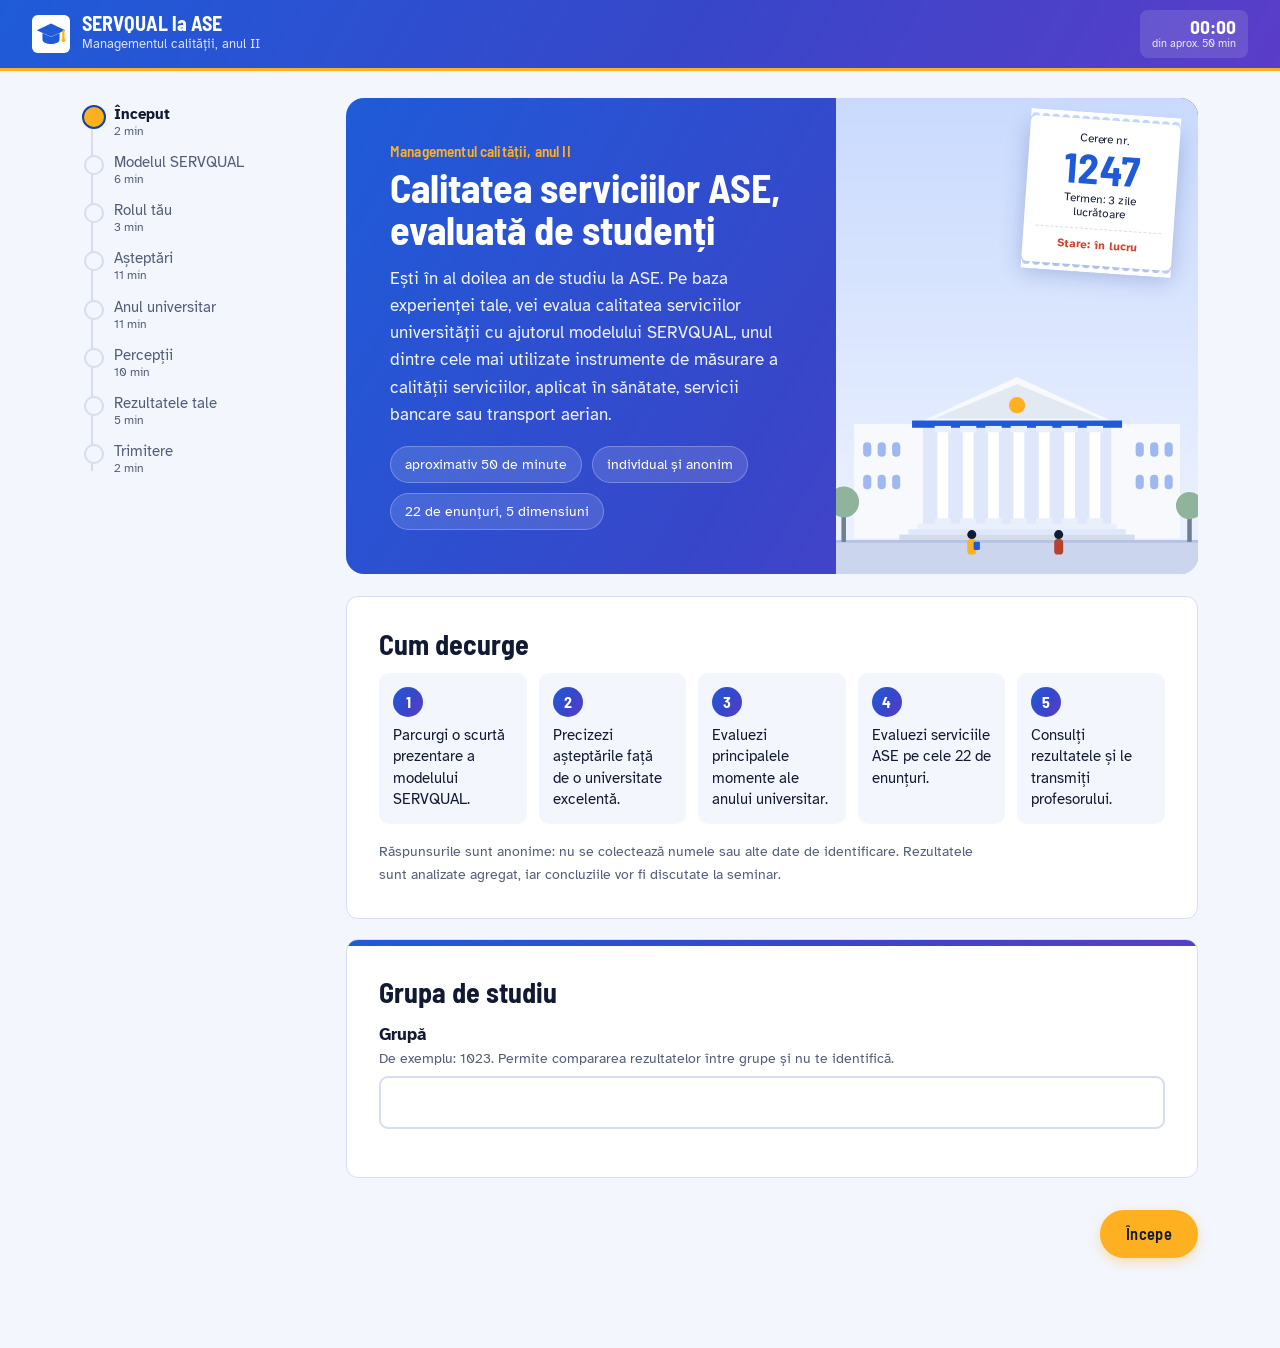
==== commit ebdebe03: "Texte mai profesionale, culori mai vii, formularea despre anul II Co-Authored-By: Claude Opus 5.5 <n" ====
--- a/index.html
+++ b/index.html
@@ -11,8 +11,8 @@
 <body>
 <header class="topbar">
   <a class="brand" href="./" aria-label="SERVQUAL la ASE, prima pagină">
-    <svg viewBox="0 0 40 40" aria-hidden="true"><rect width="40" height="40" rx="6" fill="#fff"/><path d="M20 9 5 16l15 7 15-7z" fill="#24456b"/><path d="M11 19v7c0 2.5 4 4.5 9 4.5s9-2 9-4.5v-7l-9 4.2z" fill="#24456b"/><path d="M33 17v8" stroke="#e8a317" stroke-width="2.4" stroke-linecap="round"/><circle cx="33" cy="26.5" r="2" fill="#e8a317"/></svg>
-    <div><b>SERVQUAL la ASE</b><span>Managementul calității, anul 2</span></div>
+    <svg viewBox="0 0 40 40" aria-hidden="true"><rect width="40" height="40" rx="6" fill="#fff"/><path d="M20 9 5 16l15 7 15-7z" fill="#1f5bd8"/><path d="M11 19v7c0 2.5 4 4.5 9 4.5s9-2 9-4.5v-7l-9 4.2z" fill="#1f5bd8"/><path d="M33 17v8" stroke="#ffb020" stroke-width="2.4" stroke-linecap="round"/><circle cx="33" cy="26.5" r="2" fill="#ffb020"/></svg>
+    <div><b>SERVQUAL la ASE</b><span>Managementul calității, anul II</span></div>
   </a>
   <div class="sp"></div>
   <div class="timer" id="timer" aria-live="off">00:00<small>din aprox. 50 min</small></div>
--- a/style.css
+++ b/style.css
@@ -3,22 +3,22 @@
 /* Direcție vizuală: universitate (albastru academic, chihlimbar) și obiectele unui student:
    cerere înregistrată, legitimație, calendarul anului. */
 :root {
-  --ink: #14223a;
-  --muted: #56627a;
-  --paper: #f0f3f8;
-  --paper-2: #e3e9f2;
+  --ink: #121a33;
+  --muted: #525d78;
+  --paper: #f3f6fd;
+  --paper-2: #e6ecf9;
   --card: #ffffff;
-  --line: #d4dbe7;
-  --sign: #24456b;
-  --sign-dark: #172f4b;
-  --sign-soft: #e3eaf4;
-  --wait: #e8a317;
-  --wait-deep: #b97f0a;
-  --wait-soft: #fff3cc;
-  --alert: #b8402f;
-  --alert-soft: #fbe5e0;
-  --ok: #2c7a57;
-  --ok-soft: #def1e6;
+  --line: #d5ddef;
+  --sign: #1f5bd8;
+  --sign-dark: #1443a6;
+  --sign-soft: #e6eefe;
+  --wait: #ffb020;
+  --wait-deep: #d98a00;
+  --wait-soft: #fff3d3;
+  --alert: #d0442f;
+  --alert-soft: #fde6e1;
+  --ok: #14946b;
+  --ok-soft: #ddf4ea;
   --head: 'Barlow Semi Condensed', 'Arial Narrow', Arial, sans-serif;
   --body: 'Atkinson Hyperlegible', 'Segoe UI', Arial, sans-serif;
   --r: 12px;
@@ -89,7 +89,7 @@
 .alertbox, .infobox, .waitbox { padding: 14px 18px; border-radius: 10px; margin: 0 0 16px; }
 .alertbox { background: var(--alert-soft); border: 1px solid #efc3ba; }
 .alertbox ul { margin: .4em 0 0; padding-left: 1.2em; }
-.infobox { background: var(--sign-soft); border: 1px solid #c6d4e6; }
+.infobox { background: var(--sign-soft); border: 1px solid #c4d5fb; }
 .waitbox { background: var(--wait-soft); border: 1px solid #f1d98a; }
 
 /* ---------- Formulare ---------- */
@@ -112,13 +112,13 @@
 .cover h1 { color: #fff; font-size: clamp(2rem, 4.6vw, 3rem); line-height: 1.02; margin-bottom: .35em; }
 .cover p { opacity: .93; }
 .cover .kicker { color: var(--wait); }
-.cover .art { position: relative; background: linear-gradient(180deg, #c5d5ea 0%, #e8eef7 100%); min-height: 280px; }
+.cover .art { position: relative; background: linear-gradient(180deg, #c9dafd 0%, #eef3ff 100%); min-height: 280px; }
 .cover .art svg { position: absolute; left: 0; right: 0; bottom: 0; width: 100%; height: auto; }
 .meta { display: flex; flex-wrap: wrap; gap: 10px; margin-top: 18px; }
 .meta span { background: rgba(255,255,255,.13); border: 1px solid rgba(255,255,255,.25); border-radius: 999px; padding: 6px 14px; font-size: .9rem; }
 
 /* Bonul de ordine */
-.ticket { position: absolute; right: 22px; top: 22px; width: 150px; background: #fff; color: var(--ink); border-radius: 6px; padding: 12px 12px 14px; text-align: center; transform: rotate(4deg); box-shadow: 0 10px 22px rgba(23,47,75,.25); font-size: .72rem; line-height: 1.25; }
+.ticket { position: absolute; right: 22px; top: 22px; width: 150px; background: #fff; color: var(--ink); border-radius: 6px; padding: 12px 12px 14px; text-align: center; transform: rotate(4deg); box-shadow: 0 10px 22px rgba(20,48,140,.25); font-size: .72rem; line-height: 1.25; }
 .ticket::before, .ticket::after { content: ''; position: absolute; left: 0; right: 0; height: 8px; background: radial-gradient(circle at 5px 0, transparent 4px, #fff 4.5px) 0 0 / 10px 8px repeat-x; }
 .ticket::before { top: -7px; transform: rotate(180deg); }
 .ticket::after { bottom: -7px; }
@@ -156,7 +156,7 @@
 .charta li:last-child { border-bottom: 0; }
 
 /* ---------- Brățara pacientului ---------- */
-.band { display: grid; grid-template-columns: 26px minmax(0, 1fr) auto 26px; align-items: stretch; margin: 6px 0 22px; filter: drop-shadow(0 6px 12px rgba(23,47,75,.12)); }
+.band { display: grid; grid-template-columns: 26px minmax(0, 1fr) auto 26px; align-items: stretch; margin: 6px 0 22px; filter: drop-shadow(0 6px 12px rgba(20,48,140,.12)); }
 .band .end { background: var(--sign-soft); border: 2px solid #b9d8d3; }
 .band .end.l { border-radius: 14px 0 0 14px; border-right: 0; }
 .band .end.r { border-radius: 0 14px 14px 0; border-left: 0; background: var(--sign-soft) radial-gradient(circle at 50% 50%, #fff 0 4px, #9cc6bf 4.5px 6px, transparent 6.5px); }
@@ -484,7 +484,7 @@
 [hidden] { display: none !important; }
 
 /* ASE: legitimația de student */
-.idcard { background: #fff; border: 1px solid var(--line); border-radius: 16px; overflow: hidden; margin: 6px 0 22px; box-shadow: 0 8px 18px rgba(23,47,75,.10); max-width: 640px; }
+.idcard { background: #fff; border: 1px solid var(--line); border-radius: 16px; overflow: hidden; margin: 6px 0 22px; box-shadow: 0 8px 18px rgba(20,48,140,.10); max-width: 640px; }
 .idcard .idtop { background: var(--sign); color: #fff; padding: 10px 18px; font: 700 1rem/1.2 var(--head); letter-spacing: .02em; display: flex; justify-content: space-between; gap: 12px; }
 .idcard .idtop span { font: 400 .8rem/1.4 var(--body); opacity: .85; }
 .idcard .idbody { display: grid; grid-template-columns: 64px minmax(0, 1fr) auto; gap: 16px; align-items: center; padding: 16px 18px; }
@@ -511,3 +511,20 @@
   .brand b { font-size: 1.08rem; white-space: nowrap; }
   .timer { padding: 6px 10px; }
 }
+
+/* Culori vii: albastru spre indigo pe suprafețele mari */
+:root { --grad: linear-gradient(120deg, #1f5bd8 0%, #3846c9 55%, #5a3dc8 100%); }
+.topbar { background: var(--grad); box-shadow: 0 3px 0 var(--wait); }
+.cover, .hero, .cc-lesson { background: var(--grad); }
+.idcard .idtop { background: var(--grad); }
+.btn.primary { background: var(--sign); box-shadow: 0 4px 12px rgba(31,91,216,.28); }
+.btn.go { box-shadow: 0 4px 12px rgba(255,176,32,.35); }
+.card.signed { position: relative; border-top: 1px solid var(--line); padding-top: calc(clamp(18px, 3vw, 32px) + 5px); overflow: hidden; }
+.card.signed::before { content: ''; position: absolute; left: 0; right: 0; top: 0; height: 6px; background: var(--grad); }
+.kpi::before { background: var(--grad); }
+.howto li::before, .prop h3 .num, .sendsteps li::before { background: var(--grad); }
+.rail li.done::before { background: var(--sign); border-color: var(--sign); }
+.chips li { background: var(--sign-soft); }
+.scale input:checked + span, .rating input:checked + span { background: var(--grad); border-color: transparent; }
+
+.cover h1 { font-size: clamp(1.9rem, 3.6vw, 2.5rem); line-height: 1.06; }
